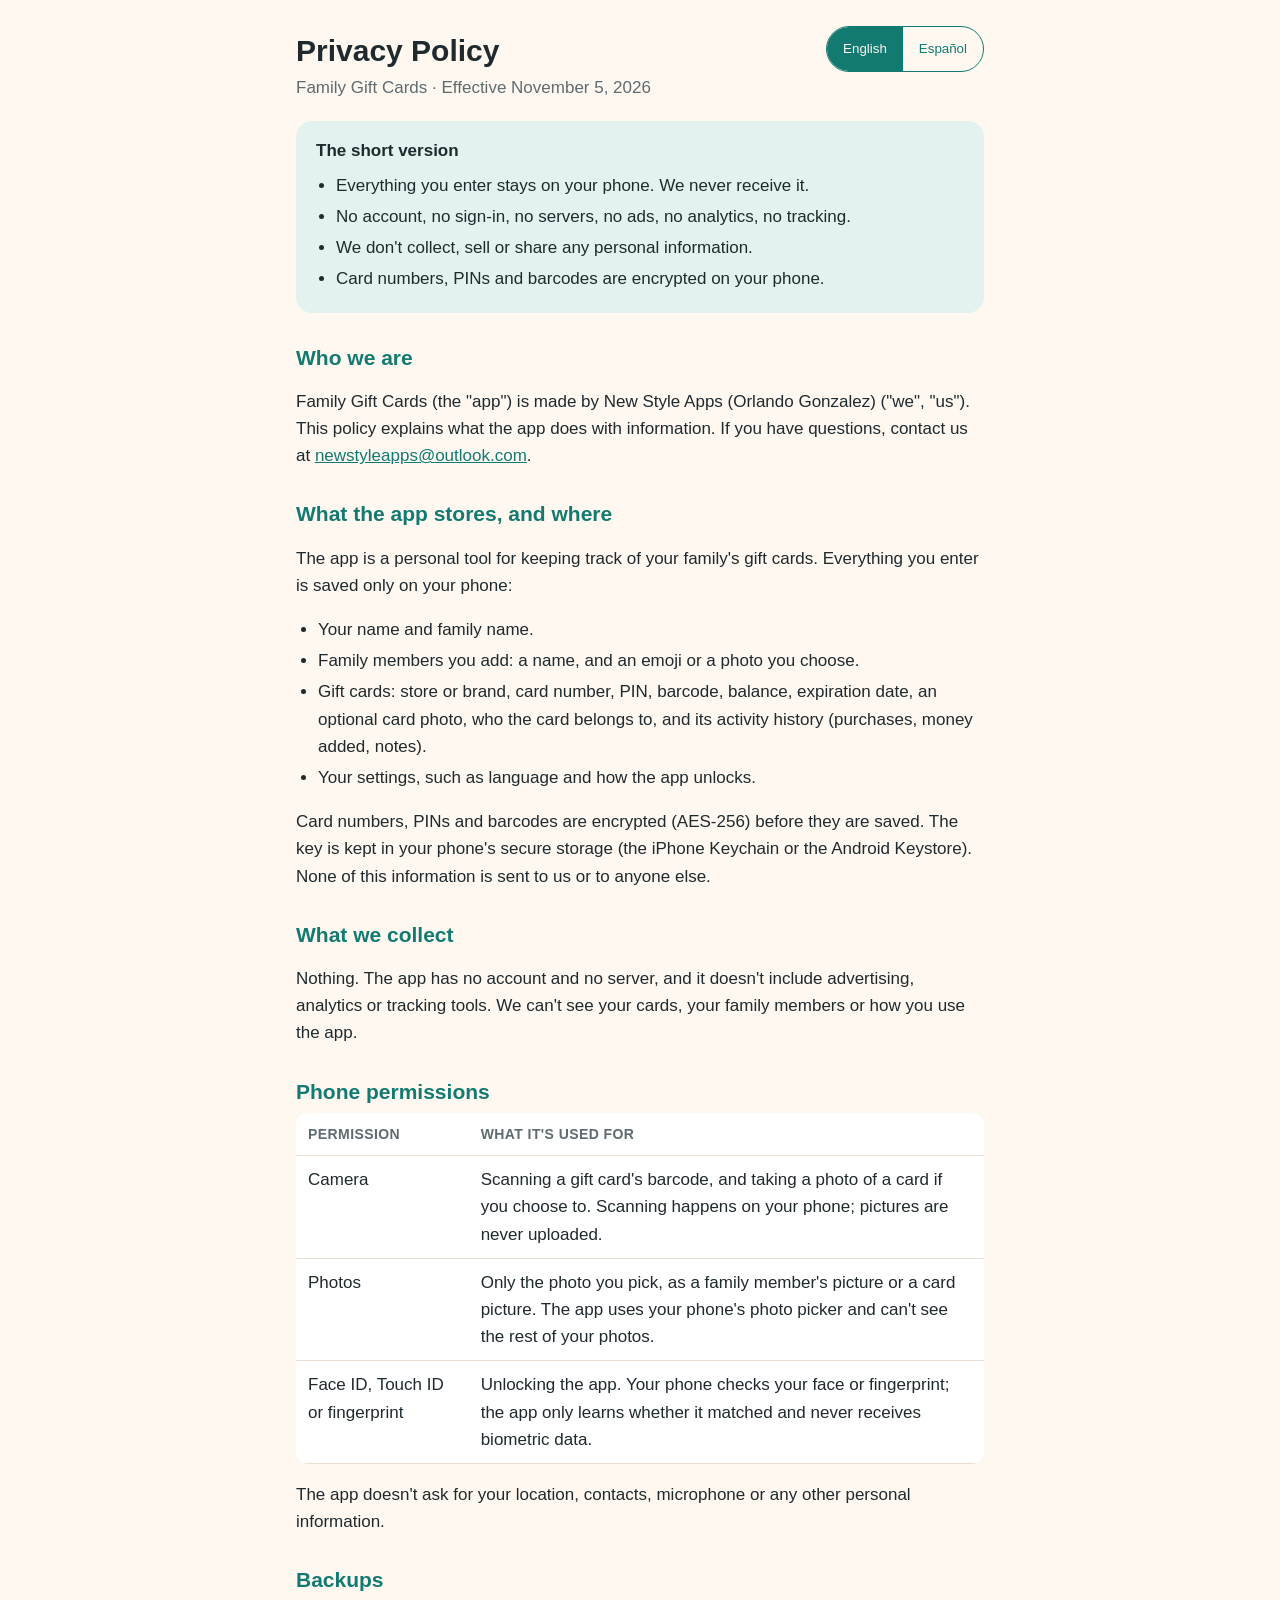
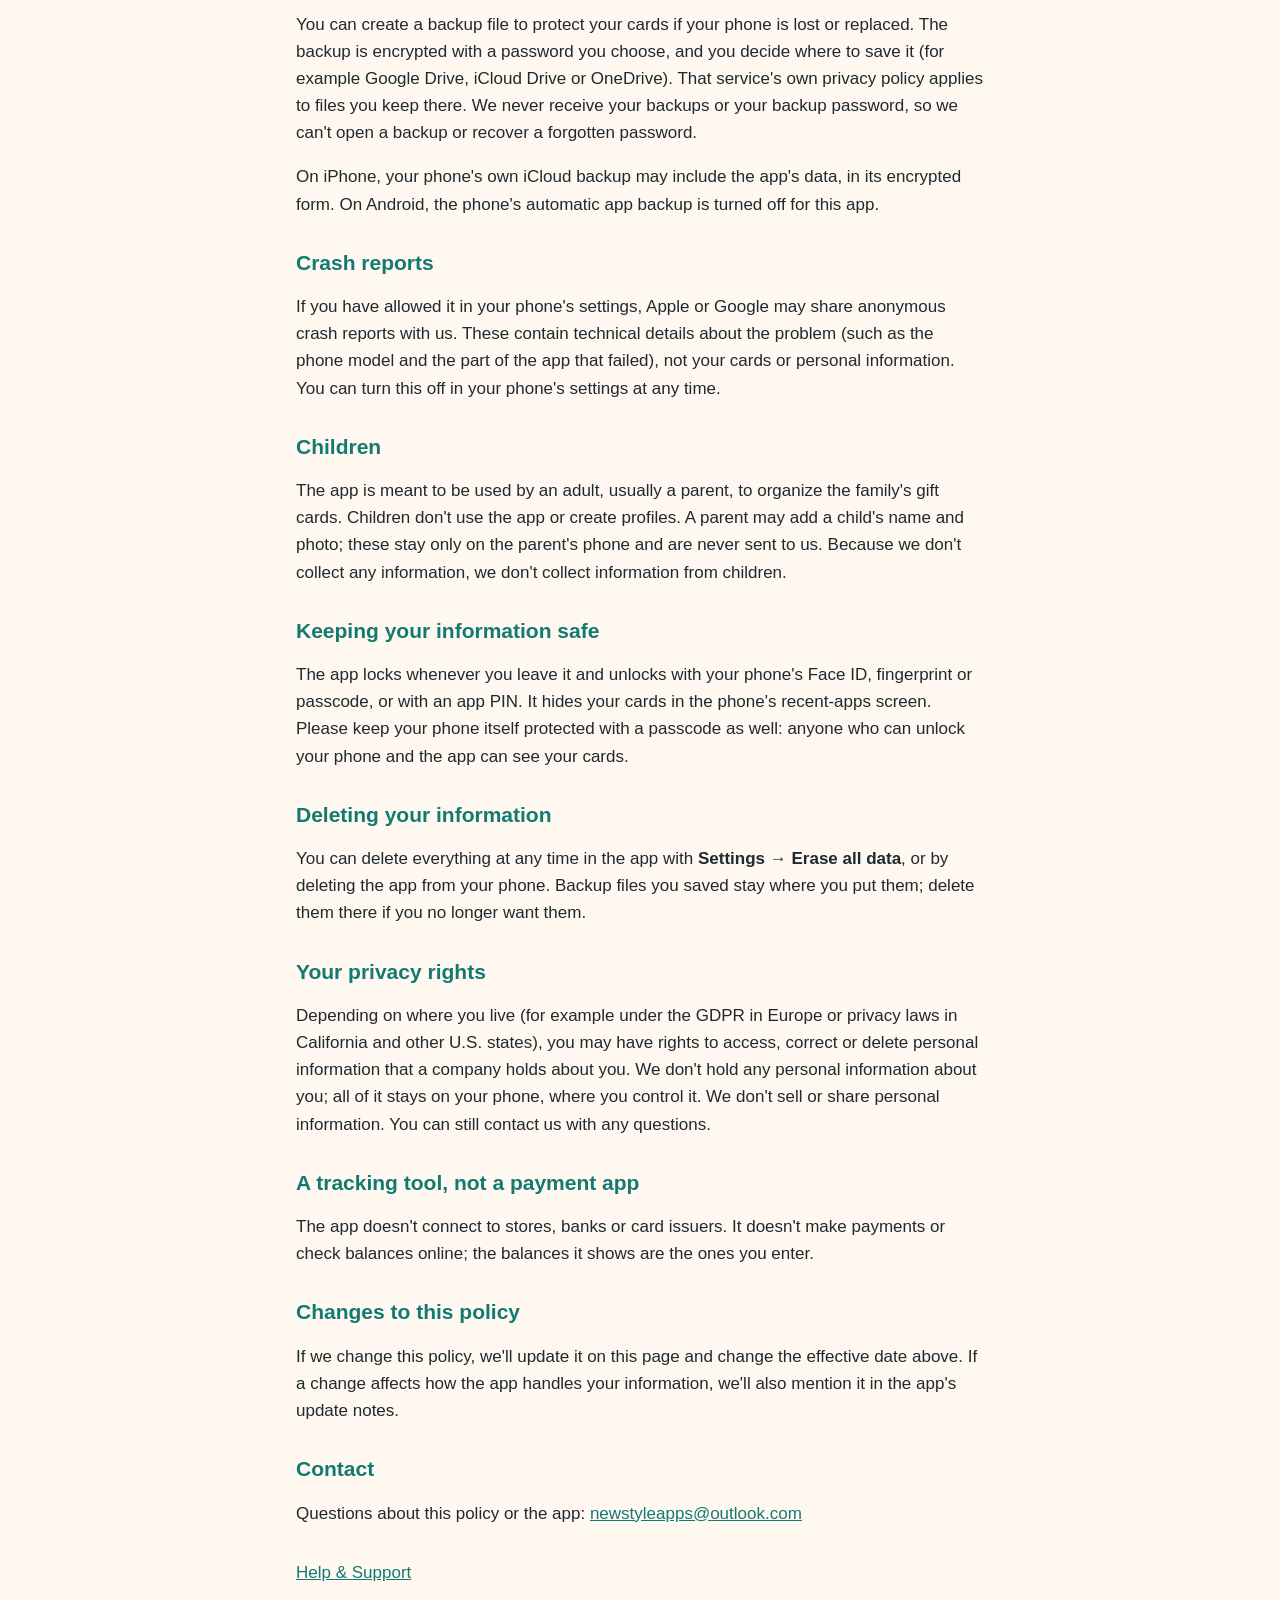
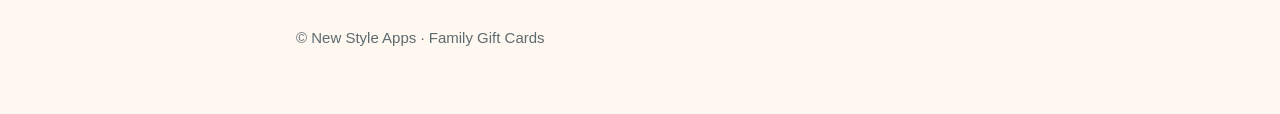
==== privacy/index.html @ 269313e8 "New Style Apps website: home, privacy policy and support pages Co-Authored-By: Claude Opus 5.5 <nore" ====
<!doctype html>
<html lang="en">
<head>
<meta charset="utf-8">
<meta name="viewport" content="width=device-width, initial-scale=1">
<title>Family Gift Cards Privacy Policy</title>
<meta name="description" content="Privacy policy for the Family Gift Cards app. Everything stays on your phone.">
<link rel="stylesheet" href="../site.css">
</head>
<body>
<main>
  <header>
    <div>
      <h1><span class="en">Privacy Policy</span><span class="es">Política de privacidad</span></h1>
    </div>
    <div class="lang" role="group" aria-label="Language / Idioma">
      <button type="button" data-lang="en" aria-pressed="true">English</button>
      <button type="button" data-lang="es" aria-pressed="false">Español</button>
    </div>
  </header>

  <!-- ===================== ENGLISH ===================== -->
  <div class="en">
    <p class="updated">Family Gift Cards · Effective November 5, 2026</p>

    <div class="summary">
      <p>The short version</p>
      <ul>
        <li>Everything you enter stays on your phone. We never receive it.</li>
        <li>No account, no sign-in, no servers, no ads, no analytics, no tracking.</li>
        <li>We don't collect, sell or share any personal information.</li>
        <li>Card numbers, PINs and barcodes are encrypted on your phone.</li>
      </ul>
    </div>

    <h2>Who we are</h2>
    <p>Family Gift Cards (the "app") is made by New Style Apps (Orlando Gonzalez) ("we", "us"). This policy explains what the app does with information. If you have questions, contact us at <a href="mailto:newstyleapps@outlook.com">newstyleapps@outlook.com</a>.</p>

    <h2>What the app stores, and where</h2>
    <p>The app is a personal tool for keeping track of your family's gift cards. Everything you enter is saved only on your phone:</p>
    <ul>
      <li>Your name and family name.</li>
      <li>Family members you add: a name, and an emoji or a photo you choose.</li>
      <li>Gift cards: store or brand, card number, PIN, barcode, balance, expiration date, an optional card photo, who the card belongs to, and its activity history (purchases, money added, notes).</li>
      <li>Your settings, such as language and how the app unlocks.</li>
    </ul>
    <p>Card numbers, PINs and barcodes are encrypted (AES-256) before they are saved. The key is kept in your phone's secure storage (the iPhone Keychain or the Android Keystore). None of this information is sent to us or to anyone else.</p>

    <h2>What we collect</h2>
    <p>Nothing. The app has no account and no server, and it doesn't include advertising, analytics or tracking tools. We can't see your cards, your family members or how you use the app.</p>

    <h2>Phone permissions</h2>
    <table>
      <thead><tr><th>Permission</th><th>What it's used for</th></tr></thead>
      <tbody>
        <tr><td>Camera</td><td>Scanning a gift card's barcode, and taking a photo of a card if you choose to. Scanning happens on your phone; pictures are never uploaded.</td></tr>
        <tr><td>Photos</td><td>Only the photo you pick, as a family member's picture or a card picture. The app uses your phone's photo picker and can't see the rest of your photos.</td></tr>
        <tr><td>Face ID, Touch ID or fingerprint</td><td>Unlocking the app. Your phone checks your face or fingerprint; the app only learns whether it matched and never receives biometric data.</td></tr>
      </tbody>
    </table>
    <p>The app doesn't ask for your location, contacts, microphone or any other personal information.</p>

    <h2>Backups</h2>
    <p>You can create a backup file to protect your cards if your phone is lost or replaced. The backup is encrypted with a password you choose, and you decide where to save it (for example Google Drive, iCloud Drive or OneDrive). That service's own privacy policy applies to files you keep there. We never receive your backups or your backup password, so we can't open a backup or recover a forgotten password.</p>
    <p>On iPhone, your phone's own iCloud backup may include the app's data, in its encrypted form. On Android, the phone's automatic app backup is turned off for this app.</p>

    <h2>Crash reports</h2>
    <p>If you have allowed it in your phone's settings, Apple or Google may share anonymous crash reports with us. These contain technical details about the problem (such as the phone model and the part of the app that failed), not your cards or personal information. You can turn this off in your phone's settings at any time.</p>

    <h2>Children</h2>
    <p>The app is meant to be used by an adult, usually a parent, to organize the family's gift cards. Children don't use the app or create profiles. A parent may add a child's name and photo; these stay only on the parent's phone and are never sent to us. Because we don't collect any information, we don't collect information from children.</p>

    <h2>Keeping your information safe</h2>
    <p>The app locks whenever you leave it and unlocks with your phone's Face ID, fingerprint or passcode, or with an app PIN. It hides your cards in the phone's recent-apps screen. Please keep your phone itself protected with a passcode as well: anyone who can unlock your phone and the app can see your cards.</p>

    <h2>Deleting your information</h2>
    <p>You can delete everything at any time in the app with <strong>Settings → Erase all data</strong>, or by deleting the app from your phone. Backup files you saved stay where you put them; delete them there if you no longer want them.</p>

    <h2>Your privacy rights</h2>
    <p>Depending on where you live (for example under the GDPR in Europe or privacy laws in California and other U.S. states), you may have rights to access, correct or delete personal information that a company holds about you. We don't hold any personal information about you; all of it stays on your phone, where you control it. We don't sell or share personal information. You can still contact us with any questions.</p>

    <h2>A tracking tool, not a payment app</h2>
    <p>The app doesn't connect to stores, banks or card issuers. It doesn't make payments or check balances online; the balances it shows are the ones you enter.</p>

    <h2>Changes to this policy</h2>
    <p>If we change this policy, we'll update it on this page and change the effective date above. If a change affects how the app handles your information, we'll also mention it in the app's update notes.</p>

    <h2>Contact</h2>
    <p>Questions about this policy or the app: <a href="mailto:newstyleapps@outlook.com">newstyleapps@outlook.com</a></p>
  </div>

  <!-- ===================== ESPAÑOL ===================== -->
  <div class="es">
    <p class="updated">Family Gift Cards · Vigente desde el 5 de noviembre de 2026</p>

    <div class="summary">
      <p>En pocas palabras</p>
      <ul>
        <li>Todo lo que ingresas se queda en tu teléfono. Nunca lo recibimos.</li>
        <li>Sin cuenta, sin inicio de sesión, sin servidores, sin anuncios, sin estadísticas, sin rastreo.</li>
        <li>No recopilamos, vendemos ni compartimos información personal.</li>
        <li>Los números de tarjeta, PIN y códigos de barras se cifran en tu teléfono.</li>
      </ul>
    </div>

    <h2>Quiénes somos</h2>
    <p>Family Gift Cards (la "app") es creada por New Style Apps (Orlando Gonzalez) ("nosotros"). Esta política explica qué hace la app con la información. Si tienes preguntas, escríbenos a <a href="mailto:newstyleapps@outlook.com">newstyleapps@outlook.com</a>.</p>

    <h2>Qué guarda la app y dónde</h2>
    <p>La app es una herramienta personal para llevar el control de las tarjetas de regalo de tu familia. Todo lo que ingresas se guarda solo en tu teléfono:</p>
    <ul>
      <li>Tu nombre y el apellido de tu familia.</li>
      <li>Los familiares que agregas: un nombre y un emoji o una foto que eliges.</li>
      <li>Tarjetas de regalo: tienda o marca, número de tarjeta, PIN, código de barras, saldo, fecha de vencimiento, una foto opcional de la tarjeta, a quién pertenece y su historial de actividad (compras, dinero agregado, notas).</li>
      <li>Tus ajustes, como el idioma y la forma de desbloquear la app.</li>
    </ul>
    <p>Los números de tarjeta, PIN y códigos de barras se cifran (AES-256) antes de guardarse. La clave se guarda en el almacenamiento seguro de tu teléfono (el Llavero del iPhone o el Android Keystore). Nada de esta información se nos envía a nosotros ni a nadie más.</p>

    <h2>Qué recopilamos</h2>
    <p>Nada. La app no tiene cuenta ni servidor, y no incluye herramientas de publicidad, estadísticas ni rastreo. No podemos ver tus tarjetas, tus familiares ni cómo usas la app.</p>

    <h2>Permisos del teléfono</h2>
    <table>
      <thead><tr><th>Permiso</th><th>Para qué se usa</th></tr></thead>
      <tbody>
        <tr><td>Cámara</td><td>Escanear el código de barras de una tarjeta de regalo y tomar una foto de una tarjeta si así lo decides. El escaneo se hace en tu teléfono; las fotos nunca se suben a internet.</td></tr>
        <tr><td>Fotos</td><td>Solo la foto que eliges, como imagen de un familiar o de una tarjeta. La app usa el selector de fotos de tu teléfono y no puede ver el resto de tus fotos.</td></tr>
        <tr><td>Face ID, Touch ID o huella digital</td><td>Desbloquear la app. Tu teléfono verifica tu rostro o tu huella; la app solo sabe si coincidió y nunca recibe datos biométricos.</td></tr>
      </tbody>
    </table>
    <p>La app no pide tu ubicación, tus contactos, el micrófono ni ninguna otra información personal.</p>

    <h2>Copias de seguridad</h2>
    <p>Puedes crear un archivo de copia de seguridad para proteger tus tarjetas si pierdes o cambias de teléfono. La copia se cifra con una contraseña que tú eliges, y tú decides dónde guardarla (por ejemplo Google Drive, iCloud Drive u OneDrive). A los archivos que guardes allí se les aplica la política de privacidad de ese servicio. Nunca recibimos tus copias ni tu contraseña, así que no podemos abrir una copia ni recuperar una contraseña olvidada.</p>
    <p>En iPhone, la copia de seguridad de iCloud de tu teléfono puede incluir los datos de la app, en su forma cifrada. En Android, la copia automática de apps del teléfono está desactivada para esta app.</p>

    <h2>Informes de fallos</h2>
    <p>Si lo has permitido en los ajustes de tu teléfono, Apple o Google pueden compartir con nosotros informes anónimos de fallos. Contienen detalles técnicos del problema (como el modelo del teléfono y la parte de la app que falló), no tus tarjetas ni tu información personal. Puedes desactivarlo en los ajustes de tu teléfono en cualquier momento.</p>

    <h2>Niños</h2>
    <p>La app está pensada para que la use un adulto, normalmente un padre o una madre, para organizar las tarjetas de regalo de la familia. Los niños no usan la app ni crean perfiles. Un padre o una madre puede agregar el nombre y la foto de un hijo; estos se quedan solo en su teléfono y nunca se nos envían. Como no recopilamos ninguna información, tampoco recopilamos información de niños.</p>

    <h2>Cómo protegemos tu información</h2>
    <p>La app se bloquea cada vez que sales de ella y se desbloquea con Face ID, la huella digital o el código de tu teléfono, o con un PIN de la app. Oculta tus tarjetas en la pantalla de apps recientes. Protege también tu teléfono con un código: cualquier persona que pueda desbloquear tu teléfono y la app puede ver tus tarjetas.</p>

    <h2>Cómo borrar tu información</h2>
    <p>Puedes borrar todo en cualquier momento desde la app con <strong>Ajustes → Borrar todos los datos</strong>, o eliminando la app de tu teléfono. Los archivos de copia de seguridad que guardaste se quedan donde los pusiste; bórralos allí si ya no los quieres.</p>

    <h2>Tus derechos de privacidad</h2>
    <p>Según dónde vivas (por ejemplo, con el RGPD en Europa o las leyes de privacidad de California y otros estados de EE. UU.), puedes tener derecho a acceder, corregir o borrar la información personal que una empresa tenga sobre ti. Nosotros no tenemos ninguna información personal tuya; toda se queda en tu teléfono, donde tú la controlas. No vendemos ni compartimos información personal. Aun así, puedes escribirnos con cualquier pregunta.</p>

    <h2>Una herramienta de control, no una app de pagos</h2>
    <p>La app no se conecta con tiendas, bancos ni emisores de tarjetas. No hace pagos ni consulta saldos por internet; los saldos que muestra son los que tú ingresas.</p>

    <h2>Cambios a esta política</h2>
    <p>Si cambiamos esta política, la actualizaremos en esta página y cambiaremos la fecha de vigencia de arriba. Si un cambio afecta cómo la app maneja tu información, también lo mencionaremos en las notas de actualización de la app.</p>

    <h2>Contacto</h2>
    <p>Preguntas sobre esta política o la app: <a href="mailto:newstyleapps@outlook.com">newstyleapps@outlook.com</a></p>
  </div>

  <nav class="links"><a href="../support/" class="en">Help &amp; Support</a><a href="../support/#es" class="es">Ayuda y soporte</a></nav>
  <footer>© New Style Apps · Family Gift Cards</footer>
</main>
<script>
  (function () {
    var buttons = document.querySelectorAll('.lang button');
    function setLang(lang) {
      document.documentElement.lang = lang;
      document.title = lang === 'es' ? 'Family Gift Cards: Política de privacidad' : 'Family Gift Cards Privacy Policy';
      buttons.forEach(function (b) { b.setAttribute('aria-pressed', String(b.dataset.lang === lang)); });
    }
    buttons.forEach(function (b) {
      b.addEventListener('click', function () {
        setLang(b.dataset.lang);
        history.replaceState(null, '', b.dataset.lang === 'es' ? '#es' : '#en');
      });
    });
    // Spanish via the link (…#es) or the browser's language.
    var wanted = location.hash === '#es' || (location.hash !== '#en' && /^es\b/i.test(navigator.language || '')) ? 'es' : 'en';
    setLang(wanted);
  })();
</script>
</body>
</html>
---- site.css ----
/* Shared look for the Family Gift Cards web pages (home, privacy policy, support). */
:root {
  --bg: #FFF8F1;
  --surface: #FFFFFF;
  --text: #1F2A2E;
  --muted: #5E6B70;
  --primary: #127A70;
  --primary-soft: #E3F2EF;
  --border: #EADFD3;
}
@media (prefers-color-scheme: dark) {
  :root:not([data-theme="light"]) {
    --bg: #15201F;
    --surface: #1D2A29;
    --text: #ECF2F1;
    --muted: #A9B8B6;
    --primary: #5CC2B5;
    --primary-soft: #21403C;
    --border: #2E3F3D;
  }
}
:root[data-theme="dark"] {
  --bg: #15201F;
  --surface: #1D2A29;
  --text: #ECF2F1;
  --muted: #A9B8B6;
  --primary: #5CC2B5;
  --primary-soft: #21403C;
  --border: #2E3F3D;
}
* { box-sizing: border-box; }
body {
  margin: 0;
  background: var(--bg);
  color: var(--text);
  font: 17px/1.6 -apple-system, BlinkMacSystemFont, "Segoe UI", Roboto, sans-serif;
}
main { max-width: 720px; margin: 0 auto; padding: 24px 16px 64px; }
header { display: flex; align-items: center; justify-content: space-between; gap: 12px; flex-wrap: wrap; }
h1, h2 { font-weight: 800; line-height: 1.25; }
h1 { font-size: 30px; margin: 8px 0 4px; }
h2 { font-size: 21px; margin: 32px 0 8px; color: var(--primary); }
.updated { color: var(--muted); margin: 0 0 20px; }
.lang { display: flex; border: 1.5px solid var(--primary); border-radius: 999px; overflow: hidden; }
.lang button {
  font: 600 15px/1 inherit; font-family: inherit;
  padding: 10px 16px; min-height: 44px; border: 0; cursor: pointer;
  background: transparent; color: var(--primary);
}
.lang button[aria-pressed="true"] { background: var(--primary); color: var(--bg); }
.summary {
  background: var(--primary-soft); border-radius: 16px; padding: 16px 20px; margin: 16px 0 8px;
}
.summary p { margin: 0 0 8px; font-weight: 600; }
.summary ul { margin: 0; padding-left: 20px; }
ul { padding-left: 22px; }
li { margin: 4px 0; }
table { width: 100%; border-collapse: collapse; background: var(--surface); border-radius: 12px; overflow: hidden; }
th, td { text-align: left; vertical-align: top; padding: 10px 12px; border-bottom: 1px solid var(--border); }
th { font-size: 14px; color: var(--muted); text-transform: uppercase; letter-spacing: .03em; }
a { color: var(--primary); }
footer { margin-top: 40px; color: var(--muted); font-size: 15px; }
[lang="es"] .en, [lang="en"] .es { display: none; }
@media (max-width: 480px) {
  table, thead, tbody, tr, th, td { display: block; }
  thead { display: none; }
  td:first-child { font-weight: 700; border-bottom: 0; padding-bottom: 0; }
}

/* Support page: questions that open with a tap */
details { background: var(--surface); border: 1px solid var(--border); border-radius: 12px; margin: 10px 0; }
summary { cursor: pointer; padding: 14px 16px; font-weight: 700; min-height: 44px; }
details[open] summary { border-bottom: 1px solid var(--border); }
details > div { padding: 4px 16px 12px; }
.contact { background: var(--primary-soft); border-radius: 16px; padding: 16px 20px; margin: 16px 0 8px; }
.contact p { margin: 4px 0; }
nav.links { margin-top: 32px; display: flex; gap: 16px; flex-wrap: wrap; }

/* Home page */
.lead { font-size: 20px; margin: 16px 0 8px; }
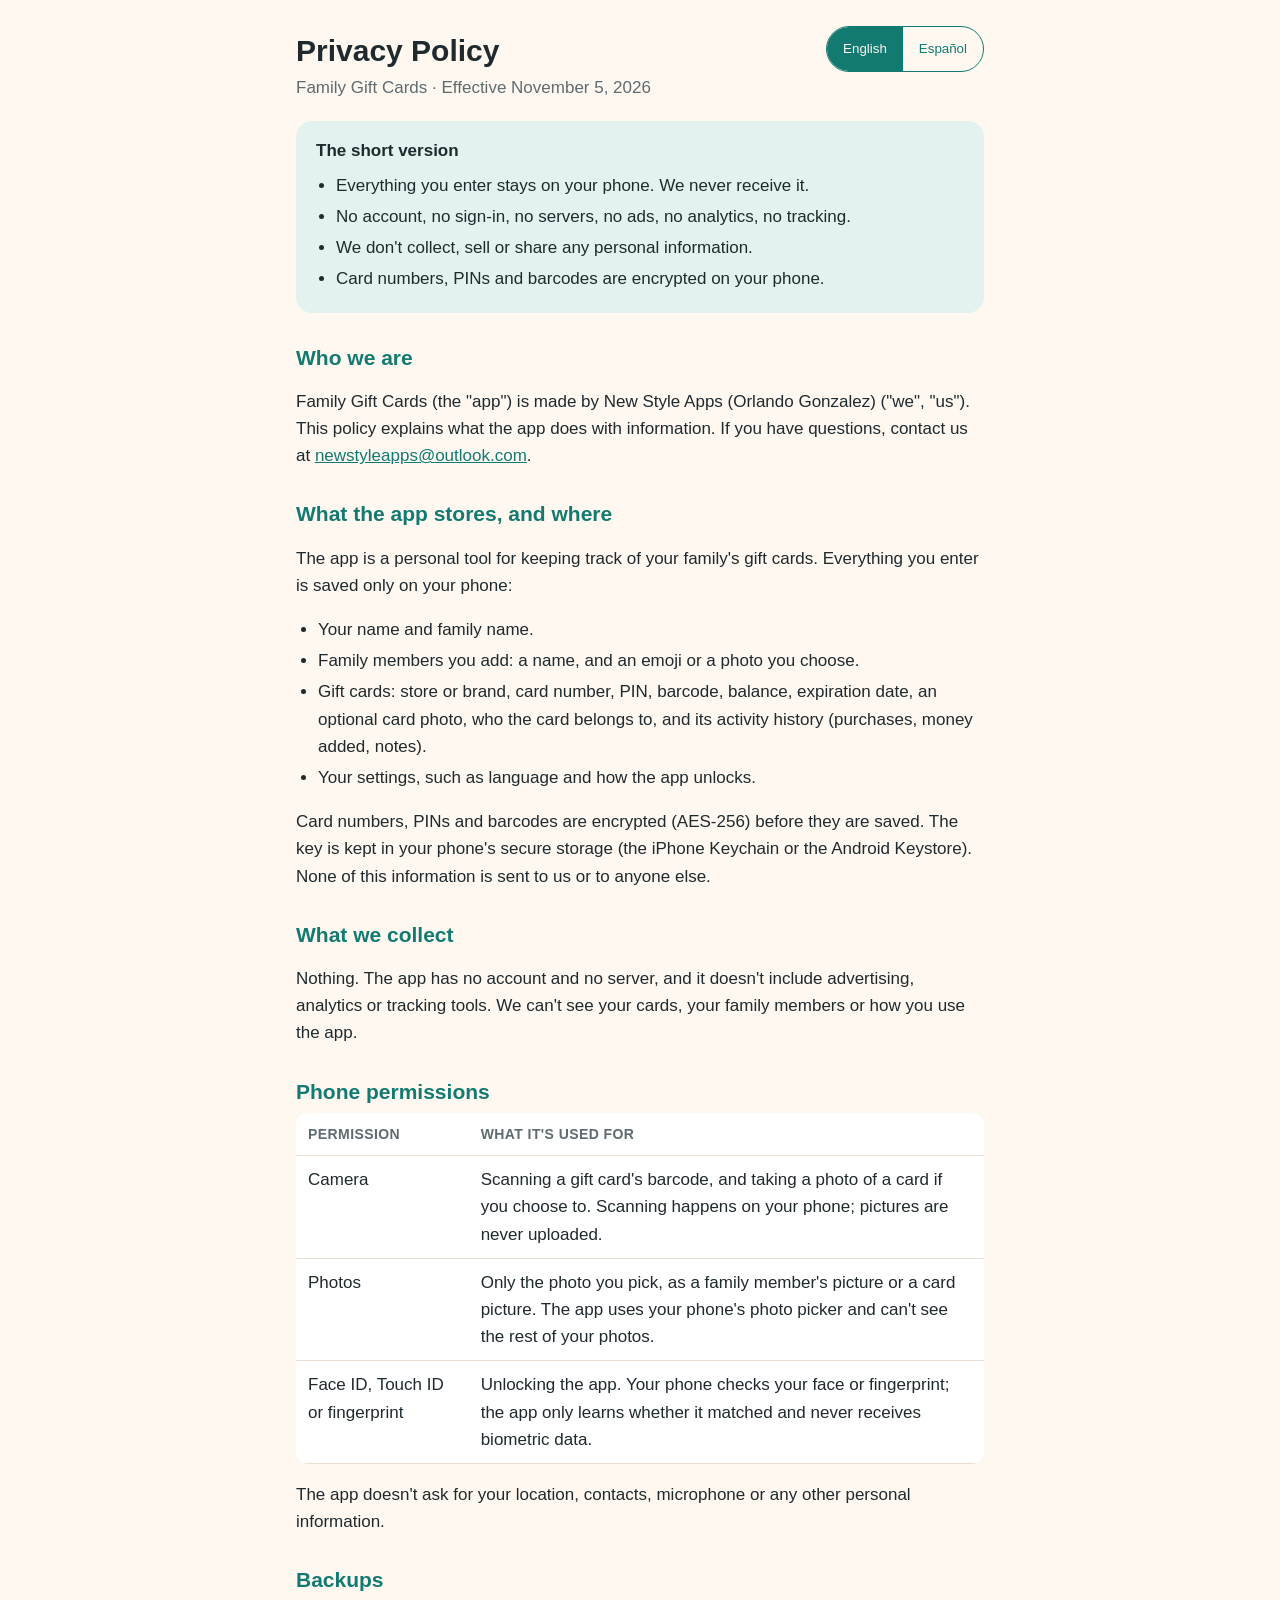
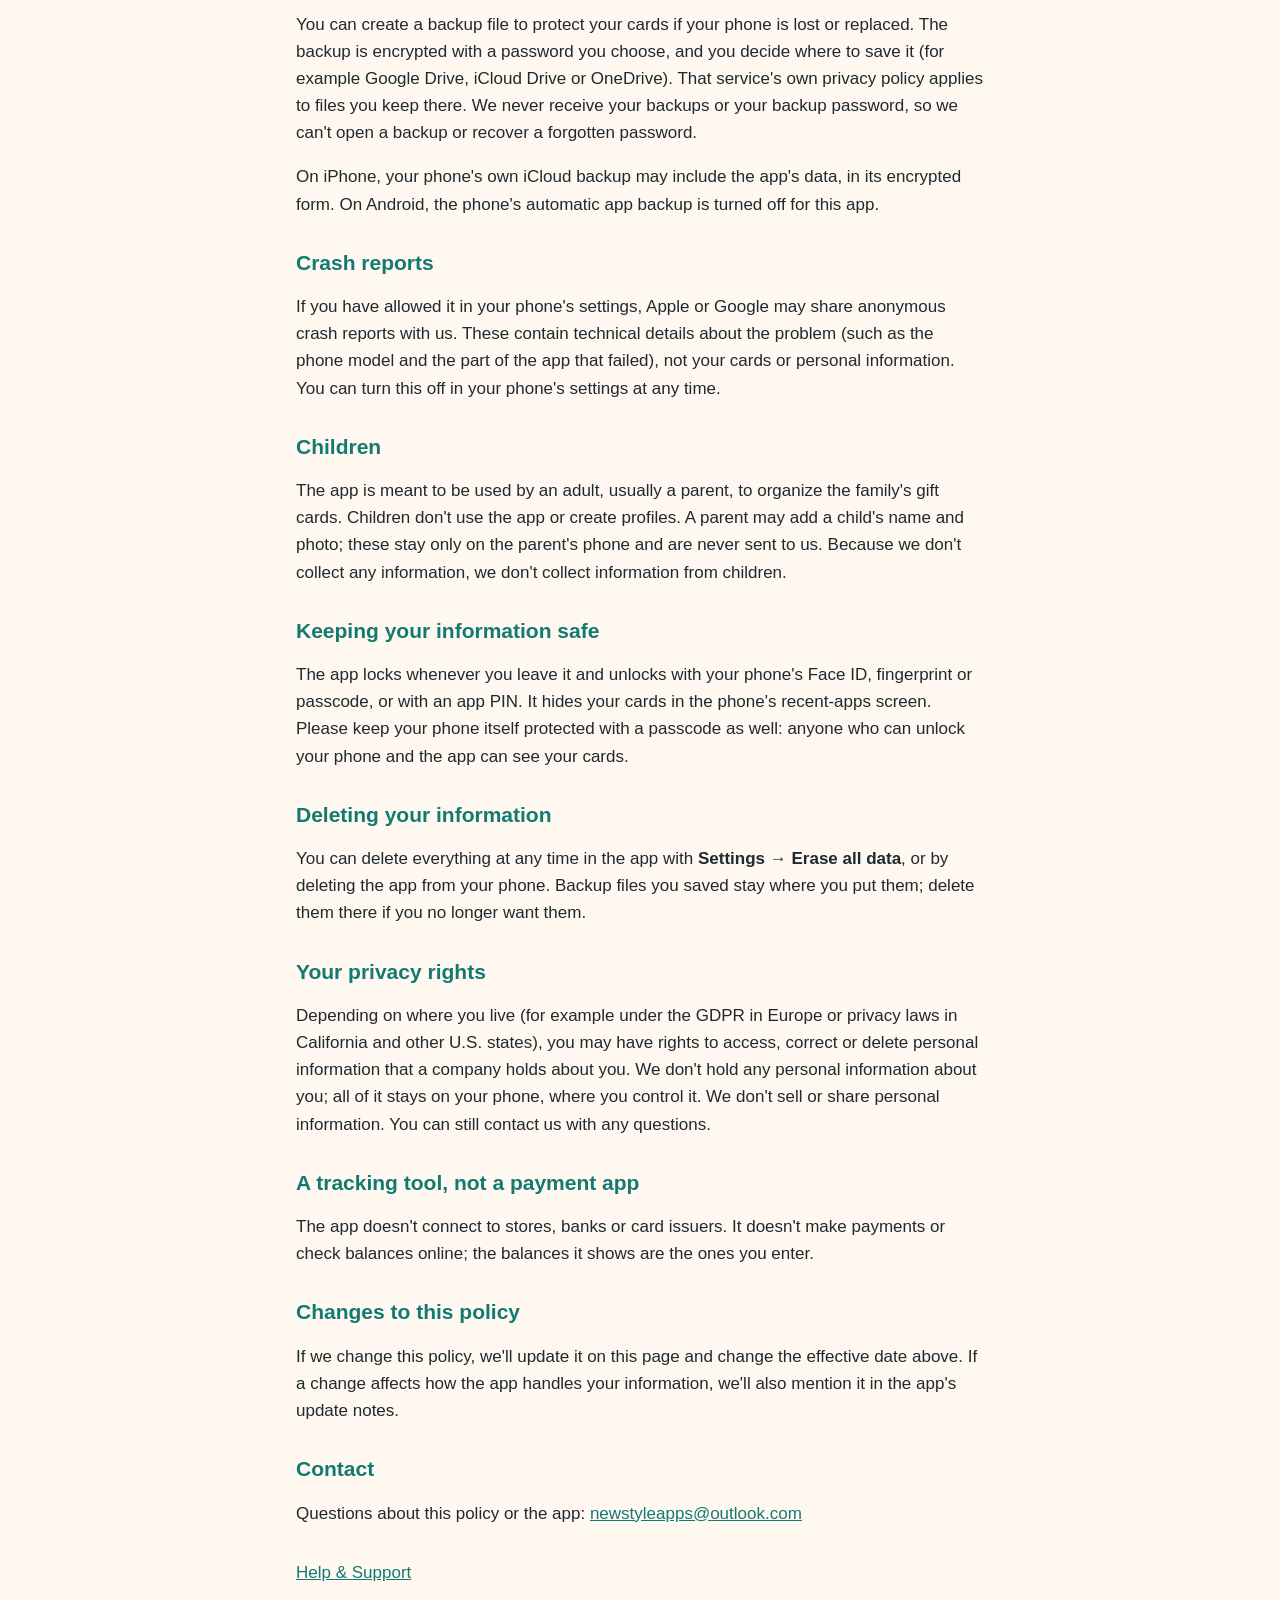
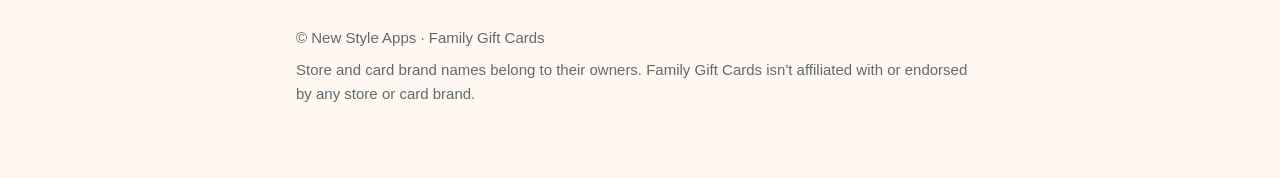
==== commit 38fd6e32: "Support: PIN tip for cashiers, keep the physical card answer; brand disclaimer in footers Co-Authore" ====
--- a/privacy/index.html
+++ b/privacy/index.html
@@ -160,7 +160,11 @@
   </div>
 
   <nav class="links"><a href="../support/" class="en">Help &amp; Support</a><a href="../support/#es" class="es">Ayuda y soporte</a></nav>
-  <footer>© New Style Apps · Family Gift Cards</footer>
+  <footer>
+    <p>© New Style Apps · Family Gift Cards</p>
+    <p class="en">Store and card brand names belong to their owners. Family Gift Cards isn't affiliated with or endorsed by any store or card brand.</p>
+    <p class="es">Los nombres de tiendas y marcas de tarjetas pertenecen a sus dueños. Family Gift Cards no está afiliada ni respaldada por ninguna tienda ni marca de tarjeta.</p>
+  </footer>
 </main>
 <script>
   (function () {
--- a/site.css
+++ b/site.css
@@ -60,6 +60,7 @@
 th { font-size: 14px; color: var(--muted); text-transform: uppercase; letter-spacing: .03em; }
 a { color: var(--primary); }
 footer { margin-top: 40px; color: var(--muted); font-size: 15px; }
+footer p { margin: 0 0 8px; }
 [lang="es"] .en, [lang="en"] .es { display: none; }
 @media (max-width: 480px) {
   table, thead, tbody, tr, th, td { display: block; }
